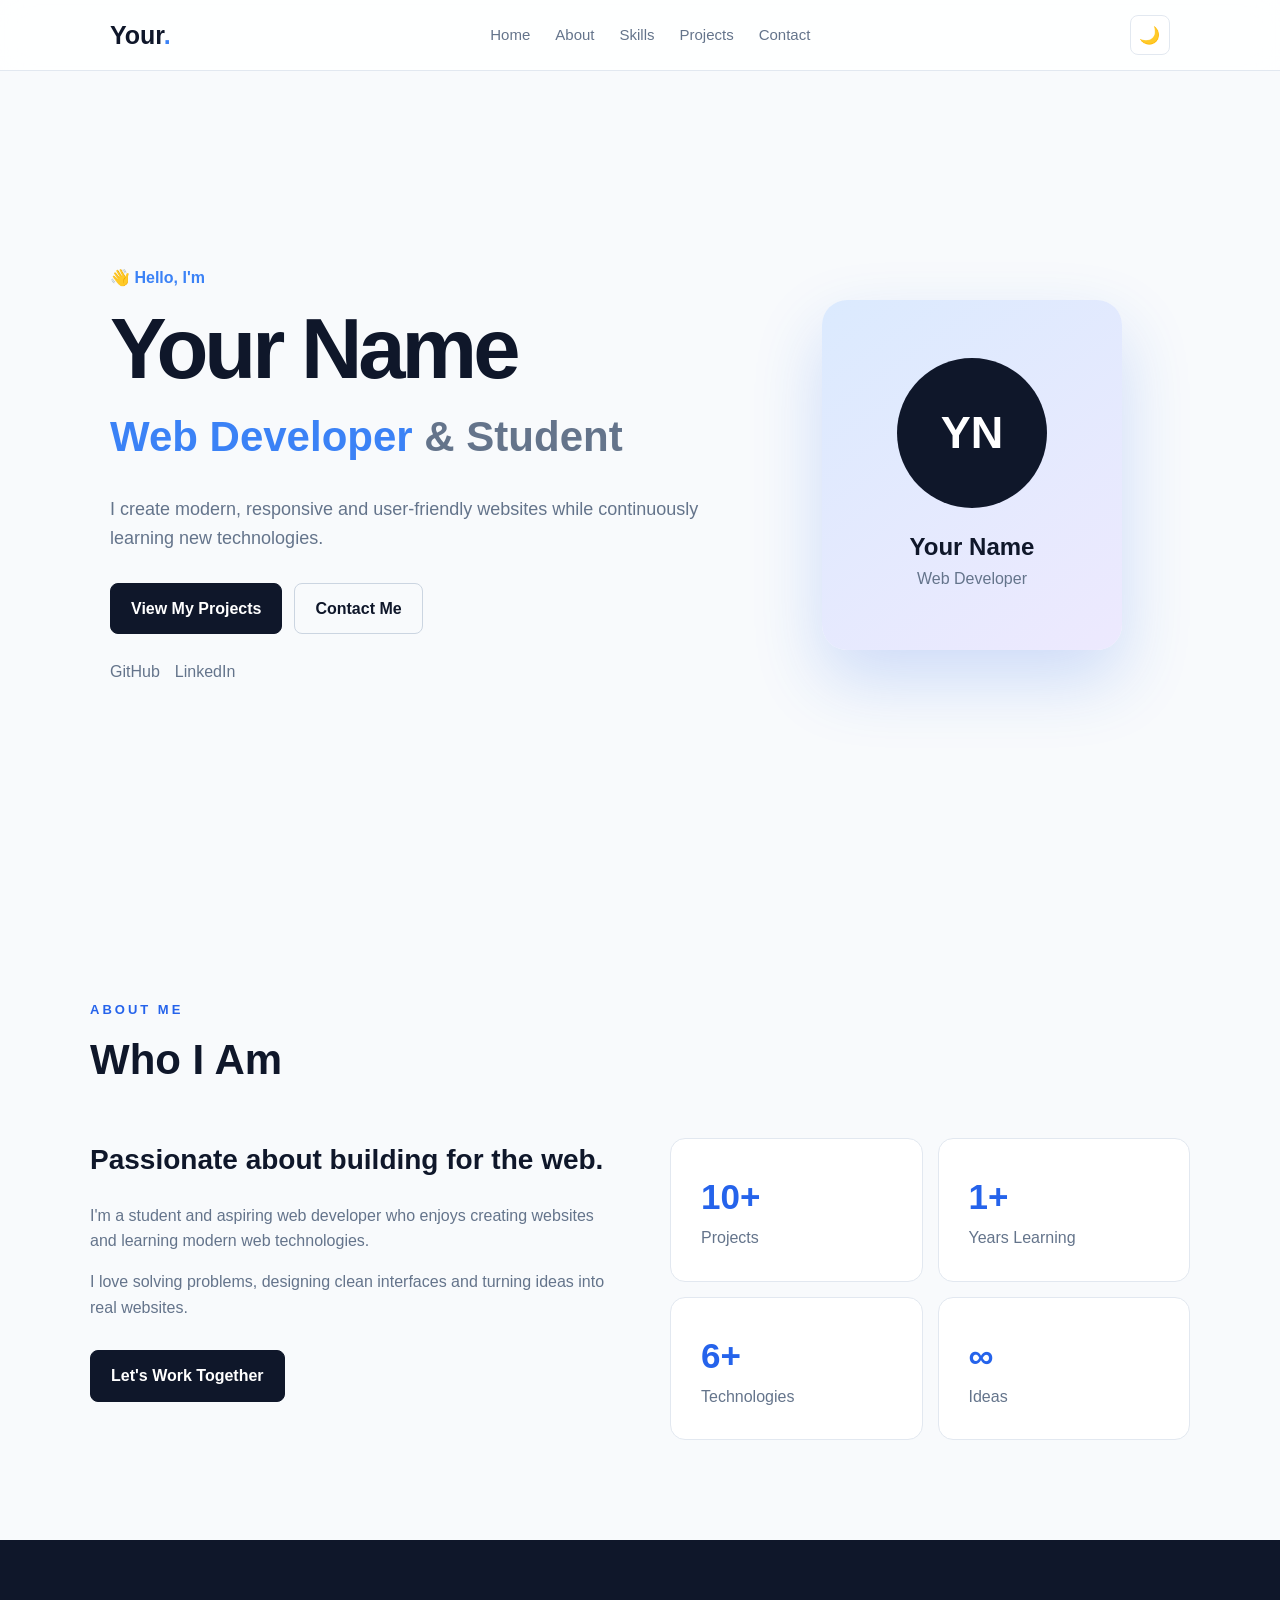
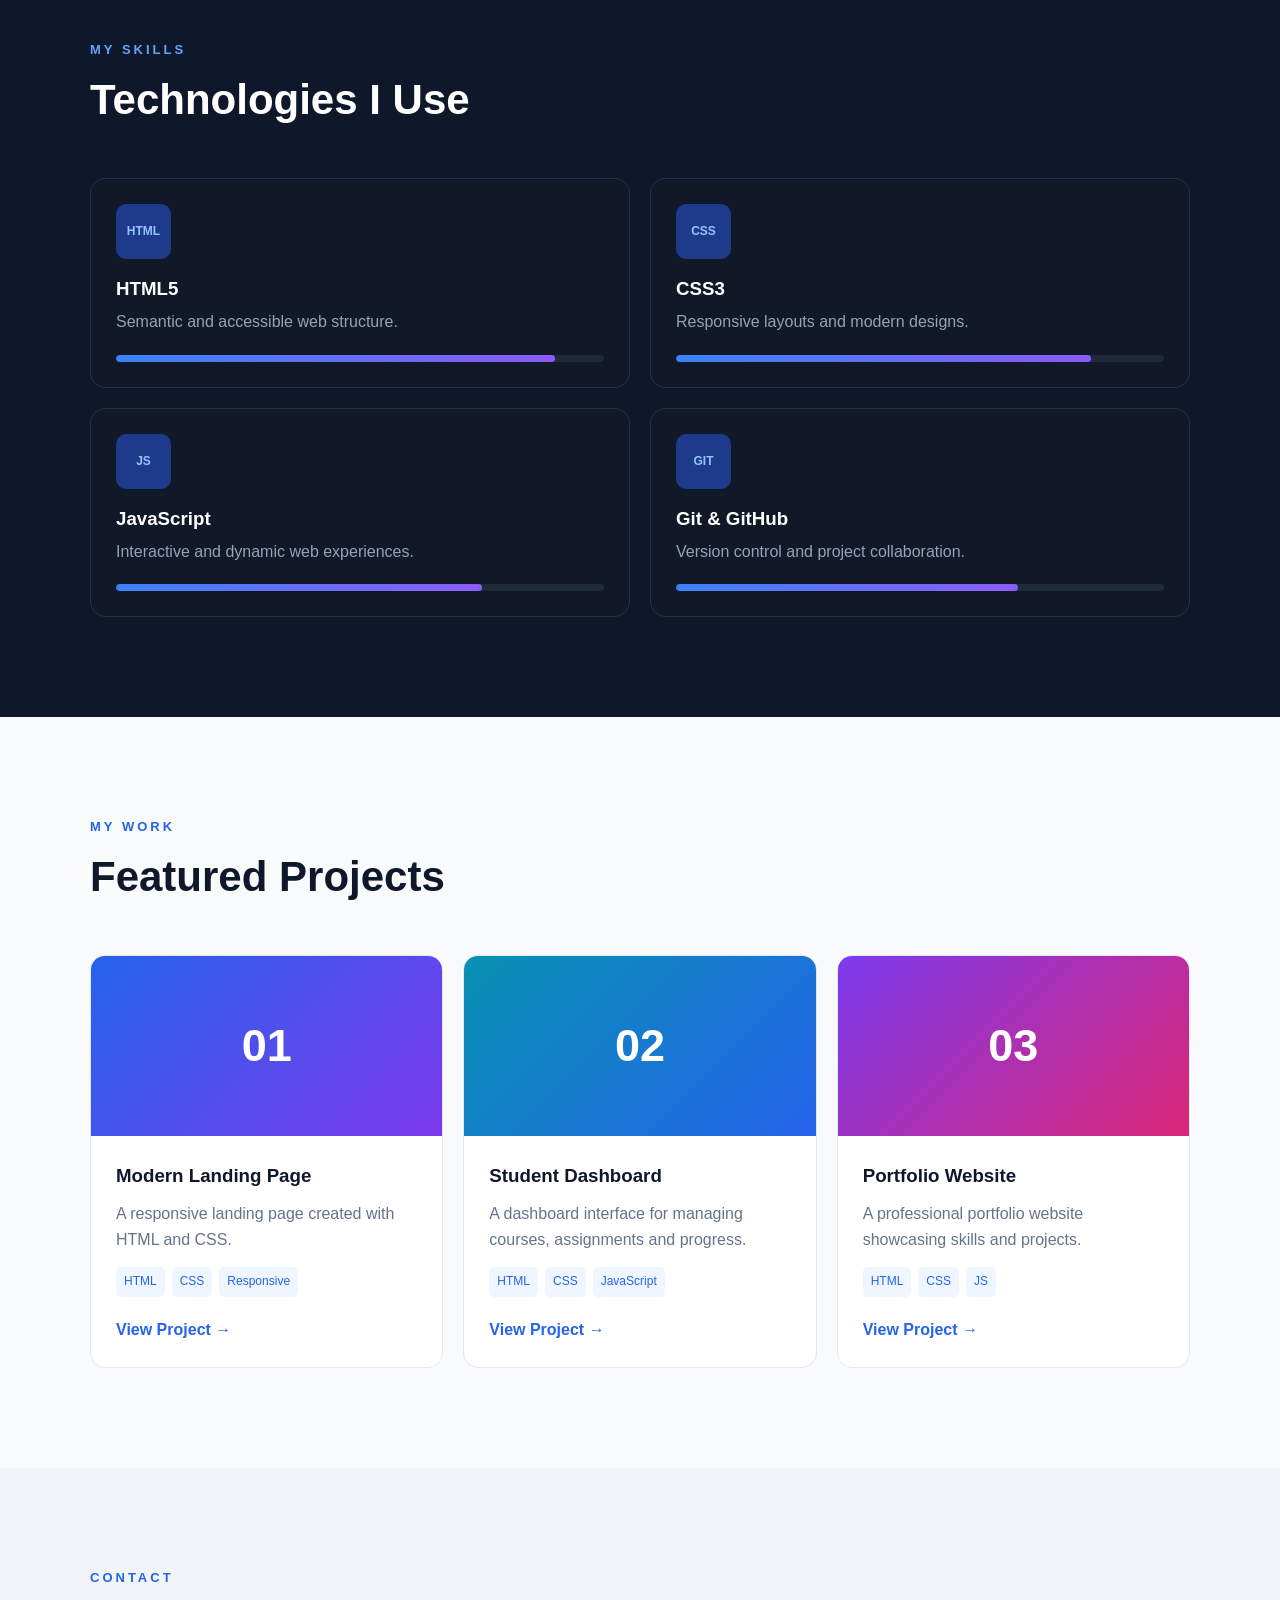
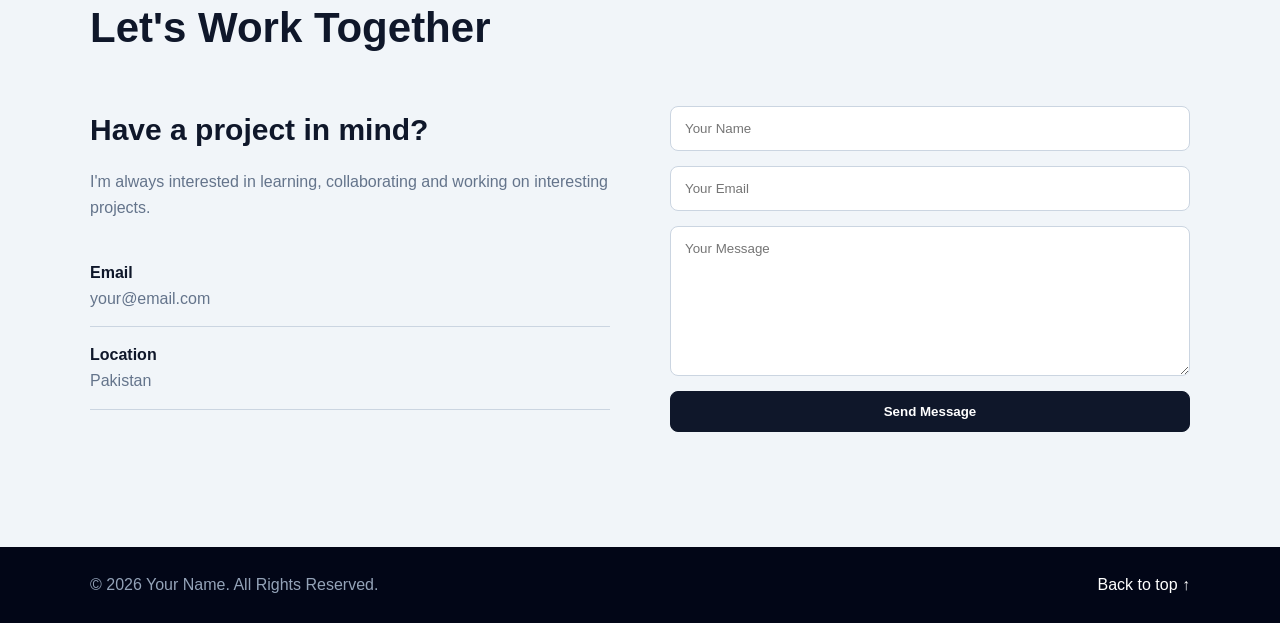
==== index.html @ 31b6cfa5 "Add files via upload" ====
<!DOCTYPE html>
<html lang="en">
<head>
    <meta charset="UTF-8">
    <meta name="viewport" content="width=device-width, initial-scale=1.0">

    <title>Your Name | Web Developer</title>

    <link rel="stylesheet" href="profile.css">
    <script src="profile.js"></script>
</head>

<body>

    <!-- NAVBAR -->
    <header>
        <nav class="navbar">

            <a href="#home" class="logo">
                Your<span>.</span>
            </a>

            <ul class="nav-links" id="navLinks">
                <li><a href="#home">Home</a></li>
                <li><a href="#about">About</a></li>
                <li><a href="#skills">Skills</a></li>
                <li><a href="#projects">Projects</a></li>
                <li><a href="#contact">Contact</a></li>
            </ul>

            <div class="nav-buttons">
                <button id="themeBtn">🌙</button>
                <button id="menuBtn" class="menu-btn">☰</button>
            </div>

        </nav>
    </header>


    <!-- HERO -->
    <section id="home" class="hero">

        <div class="hero-content">

            <p class="small-title">
                👋 Hello, I'm
            </p>

            <h1>
                Your Name
            </h1>

            <h2>
                <span>Web Developer</span> & Student
            </h2>

            <p class="hero-description">
                I create modern, responsive and user-friendly websites
                while continuously learning new technologies.
            </p>

            <div class="hero-buttons">

                <a href="#projects" class="btn primary">
                    View My Projects
                </a>

                <a href="#contact" class="btn secondary">
                    Contact Me
                </a>

            </div>

            <div class="social-links">

                <a href="https://github.com/" target="_blank">
                    GitHub
                </a>

                <a href="https://linkedin.com/" target="_blank">
                    LinkedIn
                </a>

            </div>

        </div>

        <div class="hero-image">

            <div class="profile-card">

                <div class="profile-circle">
                    YN
                </div>

                <h3>Your Name</h3>

                <p>Web Developer</p>

            </div>

        </div>

    </section>


    <!-- ABOUT -->
    <section id="about">

        <div class="container">

            <div class="section-heading">
                <p>ABOUT ME</p>
                <h2>Who I Am</h2>
            </div>

            <div class="about-grid">

                <div class="about-text">

                    <h3>
                        Passionate about building for the web.
                    </h3>

                    <p>
                        I'm a student and aspiring web developer who enjoys
                        creating websites and learning modern web technologies.
                    </p>

                    <p>
                        I love solving problems, designing clean interfaces
                        and turning ideas into real websites.
                    </p>

                    <a href="#contact" class="btn primary">
                        Let's Work Together
                    </a>

                </div>


                <div class="about-stats">

                    <div class="stat">
                        <h3>10+</h3>
                        <p>Projects</p>
                    </div>

                    <div class="stat">
                        <h3>1+</h3>
                        <p>Years Learning</p>
                    </div>

                    <div class="stat">
                        <h3>6+</h3>
                        <p>Technologies</p>
                    </div>

                    <div class="stat">
                        <h3>∞</h3>
                        <p>Ideas</p>
                    </div>

                </div>

            </div>

        </div>

    </section>


    <!-- SKILLS -->
    <section id="skills" class="dark-section">

        <div class="container">

            <div class="section-heading">
                <p>MY SKILLS</p>
                <h2>Technologies I Use</h2>
            </div>

            <div class="skills-grid">

                <div class="skill-card">
                    <div class="skill-icon">HTML</div>
                    <h3>HTML5</h3>
                    <p>Semantic and accessible web structure.</p>

                    <div class="progress">
                        <div style="width: 90%"></div>
                    </div>
                </div>


                <div class="skill-card">
                    <div class="skill-icon">CSS</div>
                    <h3>CSS3</h3>
                    <p>Responsive layouts and modern designs.</p>

                    <div class="progress">
                        <div style="width: 85%"></div>
                    </div>
                </div>


                <div class="skill-card">
                    <div class="skill-icon">JS</div>
                    <h3>JavaScript</h3>
                    <p>Interactive and dynamic web experiences.</p>

                    <div class="progress">
                        <div style="width: 75%"></div>
                    </div>
                </div>


                <div class="skill-card">
                    <div class="skill-icon">GIT</div>
                    <h3>Git & GitHub</h3>
                    <p>Version control and project collaboration.</p>

                    <div class="progress">
                        <div style="width: 70%"></div>
                    </div>
                </div>

            </div>

        </div>

    </section>


    <!-- PROJECTS -->
    <section id="projects">

        <div class="container">

            <div class="section-heading">
                <p>MY WORK</p>
                <h2>Featured Projects</h2>
            </div>

            <div class="projects-grid">

                <article class="project-card">

                    <div class="project-image project-one">
                        01
                    </div>

                    <div class="project-content">

                        <h3>Modern Landing Page</h3>

                        <p>
                            A responsive landing page created with
                            HTML and CSS.
                        </p>

                        <div class="tags">
                            <span>HTML</span>
                            <span>CSS</span>
                            <span>Responsive</span>
                        </div>

                        <a href="#" class="project-link">
                            View Project →
                        </a>

                    </div>

                </article>


                <article class="project-card">

                    <div class="project-image project-two">
                        02
                    </div>

                    <div class="project-content">

                        <h3>Student Dashboard</h3>

                        <p>
                            A dashboard interface for managing courses,
                            assignments and progress.
                        </p>

                        <div class="tags">
                            <span>HTML</span>
                            <span>CSS</span>
                            <span>JavaScript</span>
                        </div>

                        <a href="#" class="project-link">
                            View Project →
                        </a>

                    </div>

                </article>


                <article class="project-card">

                    <div class="project-image project-three">
                        03
                    </div>

                    <div class="project-content">

                        <h3>Portfolio Website</h3>

                        <p>
                            A professional portfolio website showcasing
                            skills and projects.
                        </p>

                        <div class="tags">
                            <span>HTML</span>
                            <span>CSS</span>
                            <span>JS</span>
                        </div>

                        <a href="#" class="project-link">
                            View Project →
                        </a>

                    </div>

                </article>

            </div>

        </div>

    </section>


    <!-- CONTACT -->
    <section id="contact" class="contact-section">

        <div class="container">

            <div class="section-heading">
                <p>CONTACT</p>
                <h2>Let's Work Together</h2>
            </div>

            <div class="contact-grid">

                <div class="contact-info">

                    <h3>
                        Have a project in mind?
                    </h3>

                    <p>
                        I'm always interested in learning, collaborating
                        and working on interesting projects.
                    </p>

                    <div class="contact-item">
                        <strong>Email</strong>
                        <span>your@email.com</span>
                    </div>

                    <div class="contact-item">
                        <strong>Location</strong>
                        <span>Pakistan</span>
                    </div>

                </div>


                <form id="contactForm">

                    <input
                        type="text"
                        id="name"
                        placeholder="Your Name"
                        required
                    >

                    <input
                        type="email"
                        id="email"
                        placeholder="Your Email"
                        required
                    >

                    <textarea
                        id="message"
                        placeholder="Your Message"
                        required
                    ></textarea>

                    <button type="submit" class="btn primary">
                        Send Message
                    </button>

                    <p id="formMessage"></p>

                </form>

            </div>

        </div>

    </section>


    <!-- FOOTER -->
    <footer>

        <div class="footer-content">

            <p>
                © 2026 Your Name. All Rights Reserved.
            </p>

            <a href="#home">
                Back to top ↑
            </a>

        </div>

    </footer>


    <script src="script.js"></script>

</body>
</html>
---- profile.css ----
/* ==============================
   RESET
================================ */

* {
    margin: 0;
    padding: 0;
    box-sizing: border-box;
}

html {
    scroll-behavior: smooth;
}

body {
    font-family: Arial, Helvetica, sans-serif;
    background: #f8fafc;
    color: #0f172a;
    line-height: 1.6;
    transition: 0.3s;
}

a {
    text-decoration: none;
    color: inherit;
}

ul {
    list-style: none;
}


/* ==============================
   DARK MODE
================================ */

body.dark {
    background: #070b14;
    color: #f8fafc;
}

body.dark .card,
body.dark .stat,
body.dark .skill-card,
body.dark .project-card {
    background: #111827;
    border-color: #263244;
}

body.dark .nav-links a {
    color: #94a3b8;
}

body.dark .nav-links a:hover {
    color: white;
}

body.dark .hero-description,
body.dark .about-text p,
body.dark .project-content p,
body.dark .contact-info p {
    color: #94a3b8;
}


/* ==============================
   NAVBAR
================================ */

header {
    position: fixed;
    top: 0;
    width: 100%;
    z-index: 1000;

    background: rgba(255, 255, 255, 0.85);
    backdrop-filter: blur(15px);

    border-bottom: 1px solid #e2e8f0;
}

body.dark header {
    background: rgba(7, 11, 20, 0.85);
    border-color: #1e293b;
}

.navbar {
    max-width: 1100px;
    height: 70px;
    margin: auto;

    padding: 0 20px;

    display: flex;
    align-items: center;
    justify-content: space-between;
}

.logo {
    font-size: 25px;
    font-weight: 900;
}

.logo span {
    color: #3b82f6;
}

.nav-links {
    display: flex;
    gap: 25px;
}

.nav-links a {
    color: #64748b;
    font-size: 15px;
    transition: 0.3s;
}

.nav-links a:hover {
    color: #2563eb;
}

.nav-buttons {
    display: flex;
    gap: 8px;
}

.nav-buttons button {
    width: 40px;
    height: 40px;

    border: 1px solid #e2e8f0;
    background: white;

    border-radius: 8px;

    cursor: pointer;
    font-size: 17px;
}

body.dark .nav-buttons button {
    background: #111827;
    border-color: #263244;
    color: white;
}

.menu-btn {
    display: none;
}


/* ==============================
   HERO
================================ */

.hero {
    min-height: 100vh;

    max-width: 1100px;
    margin: auto;

    padding: 130px 20px 80px;

    display: grid;
    grid-template-columns: 1.2fr 0.8fr;

    gap: 70px;
    align-items: center;
}

.small-title {
    color: #3b82f6;
    font-weight: bold;
    margin-bottom: 15px;
}

.hero h1 {
    font-size: clamp(50px, 8vw, 85px);
    line-height: 1;
    letter-spacing: -4px;
}

.hero h2 {
    font-size: clamp(25px, 4vw, 42px);
    margin-top: 12px;
    color: #64748b;
}

.hero h2 span {
    color: #3b82f6;
}

.hero-description {
    max-width: 600px;

    margin-top: 25px;

    color: #64748b;
    font-size: 18px;
}

.hero-buttons {
    display: flex;
    gap: 12px;
    flex-wrap: wrap;

    margin-top: 30px;
}

.btn {
    display: inline-block;

    padding: 12px 20px;

    border-radius: 8px;

    font-weight: bold;

    border: 1px solid #cbd5e1;

    transition: 0.25s;
}

.btn:hover {
    transform: translateY(-3px);
}

.primary {
    background: #0f172a;
    color: white;
    border-color: #0f172a;
}

.secondary {
    background: transparent;
}

body.dark .primary {
    background: white;
    color: #0f172a;
}

.social-links {
    display: flex;
    gap: 15px;

    margin-top: 25px;

    color: #64748b;
}

.social-links a:hover {
    color: #2563eb;
}


/* PROFILE */

.hero-image {
    display: flex;
    justify-content: center;
}

.profile-card {
    width: 300px;
    height: 350px;

    border-radius: 25px;

    display: flex;
    flex-direction: column;
    justify-content: center;
    align-items: center;

    background: linear-gradient(
        145deg,
        #dbeafe,
        #ede9fe
    );

    box-shadow: 0 30px 70px rgba(37, 99, 235, 0.2);
}

body.dark .profile-card {
    background: linear-gradient(
        145deg,
        #172554,
        #312e81
    );
}

.profile-circle {
    width: 150px;
    height: 150px;

    border-radius: 50%;

    display: flex;
    align-items: center;
    justify-content: center;

    background: #0f172a;
    color: white;

    font-size: 45px;
    font-weight: bold;

    margin-bottom: 20px;
}

.profile-card h3 {
    font-size: 24px;
}

.profile-card p {
    color: #64748b;
}


/* ==============================
   SECTIONS
================================ */

section {
    padding: 100px 20px;
}

.container {
    max-width: 1100px;
    margin: auto;
}

.section-heading {
    margin-bottom: 45px;
}

.section-heading p {
    color: #2563eb;
    font-size: 13px;
    font-weight: bold;
    letter-spacing: 3px;
}

.section-heading h2 {
    font-size: 42px;
    margin-top: 5px;
}


/* ==============================
   ABOUT
================================ */

.about-grid {
    display: grid;
    grid-template-columns: 1fr 1fr;

    gap: 60px;
}

.about-text h3 {
    font-size: 28px;
    margin-bottom: 20px;
}

.about-text p {
    color: #64748b;
    margin-bottom: 15px;
}

.about-text .btn {
    margin-top: 15px;
}

.about-stats {
    display: grid;
    grid-template-columns: 1fr 1fr;
    gap: 15px;
}

.stat {
    padding: 30px;

    border-radius: 15px;

    background: white;
    border: 1px solid #e2e8f0;
}

.stat h3 {
    font-size: 35px;
    color: #2563eb;
}

.stat p {
    color: #64748b;
}


/* ==============================
   SKILLS
================================ */

.dark-section {
    background: #0f172a;
    color: white;
}

.dark-section .section-heading p {
    color: #60a5fa;
}

.skills-grid {
    display: grid;

    grid-template-columns:
        repeat(2, 1fr);

    gap: 20px;
}

.skill-card {
    padding: 25px;

    background: #111827;

    border: 1px solid #263244;

    border-radius: 15px;
}

.skill-icon {
    width: 55px;
    height: 55px;

    display: flex;
    align-items: center;
    justify-content: center;

    border-radius: 10px;

    background: #1e3a8a;

    color: #93c5fd;

    font-size: 12px;
    font-weight: bold;

    margin-bottom: 15px;
}

.skill-card h3 {
    margin-bottom: 5px;
}

.skill-card p {
    color: #94a3b8;
}

.progress {
    height: 7px;

    background: #1e293b;

    border-radius: 10px;

    margin-top: 20px;

    overflow: hidden;
}

.progress div {
    height: 100%;

    background: linear-gradient(
        90deg,
        #3b82f6,
        #8b5cf6
    );

    border-radius: 10px;
}


/* ==============================
   PROJECTS
================================ */

.projects-grid {
    display: grid;

    grid-template-columns:
        repeat(3, 1fr);

    gap: 20px;
}

.project-card {
    overflow: hidden;

    background: white;

    border: 1px solid #e2e8f0;

    border-radius: 15px;

    transition: 0.3s;
}

.project-card:hover {
    transform: translateY(-8px);

    box-shadow:
        0 20px 50px rgba(0, 0, 0, 0.1);
}

.project-image {
    height: 180px;

    display: flex;
    align-items: center;
    justify-content: center;

    font-size: 45px;
    font-weight: bold;

    color: white;
}

.project-one {
    background: linear-gradient(
        135deg,
        #2563eb,
        #7c3aed
    );
}

.project-two {
    background: linear-gradient(
        135deg,
        #0891b2,
        #2563eb
    );
}

.project-three {
    background: linear-gradient(
        135deg,
        #7c3aed,
        #db2777
    );
}

.project-content {
    padding: 25px;
}

.project-content p {
    color: #64748b;

    margin: 10px 0 15px;
}

.tags {
    display: flex;
    flex-wrap: wrap;
    gap: 7px;

    margin-bottom: 20px;
}

.tags span {
    padding: 5px 8px;

    background: #eff6ff;

    color: #2563eb;

    border-radius: 5px;

    font-size: 12px;
}

.project-link {
    color: #2563eb;
    font-weight: bold;
}


/* ==============================
   CONTACT
================================ */

.contact-section {
    background: #f1f5f9;
}

body.dark .contact-section {
    background: #0b1120;
}

.contact-grid {
    display: grid;

    grid-template-columns:
        1fr 1fr;

    gap: 60px;
}

.contact-info h3 {
    font-size: 30px;

    margin-bottom: 15px;
}

.contact-info p {
    color: #64748b;

    margin-bottom: 25px;
}

.contact-item {
    padding: 15px 0;

    border-bottom: 1px solid #cbd5e1;

    display: flex;
    flex-direction: column;
}

.contact-item span {
    color: #64748b;
}

form {
    display: flex;
    flex-direction: column;

    gap: 15px;
}

form input,
form textarea {
    width: 100%;

    padding: 14px;

    border: 1px solid #cbd5e1;

    border-radius: 8px;

    background: white;

    color: #0f172a;

    font-family: inherit;

    outline: none;
}

body.dark form input,
body.dark form textarea {
    background: #111827;
    color: white;
    border-color: #334155;
}

form textarea {
    min-height: 150px;

    resize: vertical;
}

form input:focus,
form textarea:focus {
    border-color: #2563eb;
}

#formMessage {
    color: #16a34a;
    font-weight: bold;
}


/* ==============================
   FOOTER
================================ */

footer {
    background: #020617;

    color: #94a3b8;

    padding: 25px 20px;
}

.footer-content {
    max-width: 1100px;

    margin: auto;

    display: flex;

    justify-content: space-between;

    gap: 20px;
}

.footer-content a {
    color: white;
}


/* ==============================
   RESPONSIVE
================================ */

@media (max-width: 850px) {

    .nav-links {
        display: none;

        position: absolute;

        top: 70px;
        left: 0;
        width: 100%;

        padding: 25px;

        flex-direction: column;

        background: white;

        border-bottom: 1px solid #e2e8f0;
    }

    body.dark .nav-links {
        background: #070b14;
    }

    .nav-links.active {
        display: flex;
    }

    .menu-btn {
        display: block;
    }

    .hero {
        grid-template-columns: 1fr;

        text-align: center;
    }

    .hero-description {
        margin-left: auto;
        margin-right: auto;
    }

    .hero-buttons,
    .social-links {
        justify-content: center;
    }

    .about-grid {
        grid-template-columns: 1fr;
    }

    .projects-grid {
        grid-template-columns: 1fr 1fr;
    }

    .contact-grid {
        grid-template-columns: 1fr;
    }
}


@media (max-width: 550px) {

    .hero h1 {
        font-size: 52px;
    }

    .hero h2 {
        font-size: 27px;
    }

    .section-heading h2 {
        font-size: 32px;
    }

    .skills-grid,
    .projects-grid,
    .about-stats {
        grid-template-columns: 1fr;
    }

    .profile-card {
        width: 260px;
        height: 310px;
    }

    .footer-content {
        flex-direction: column;
        text-align: center;
    }
}
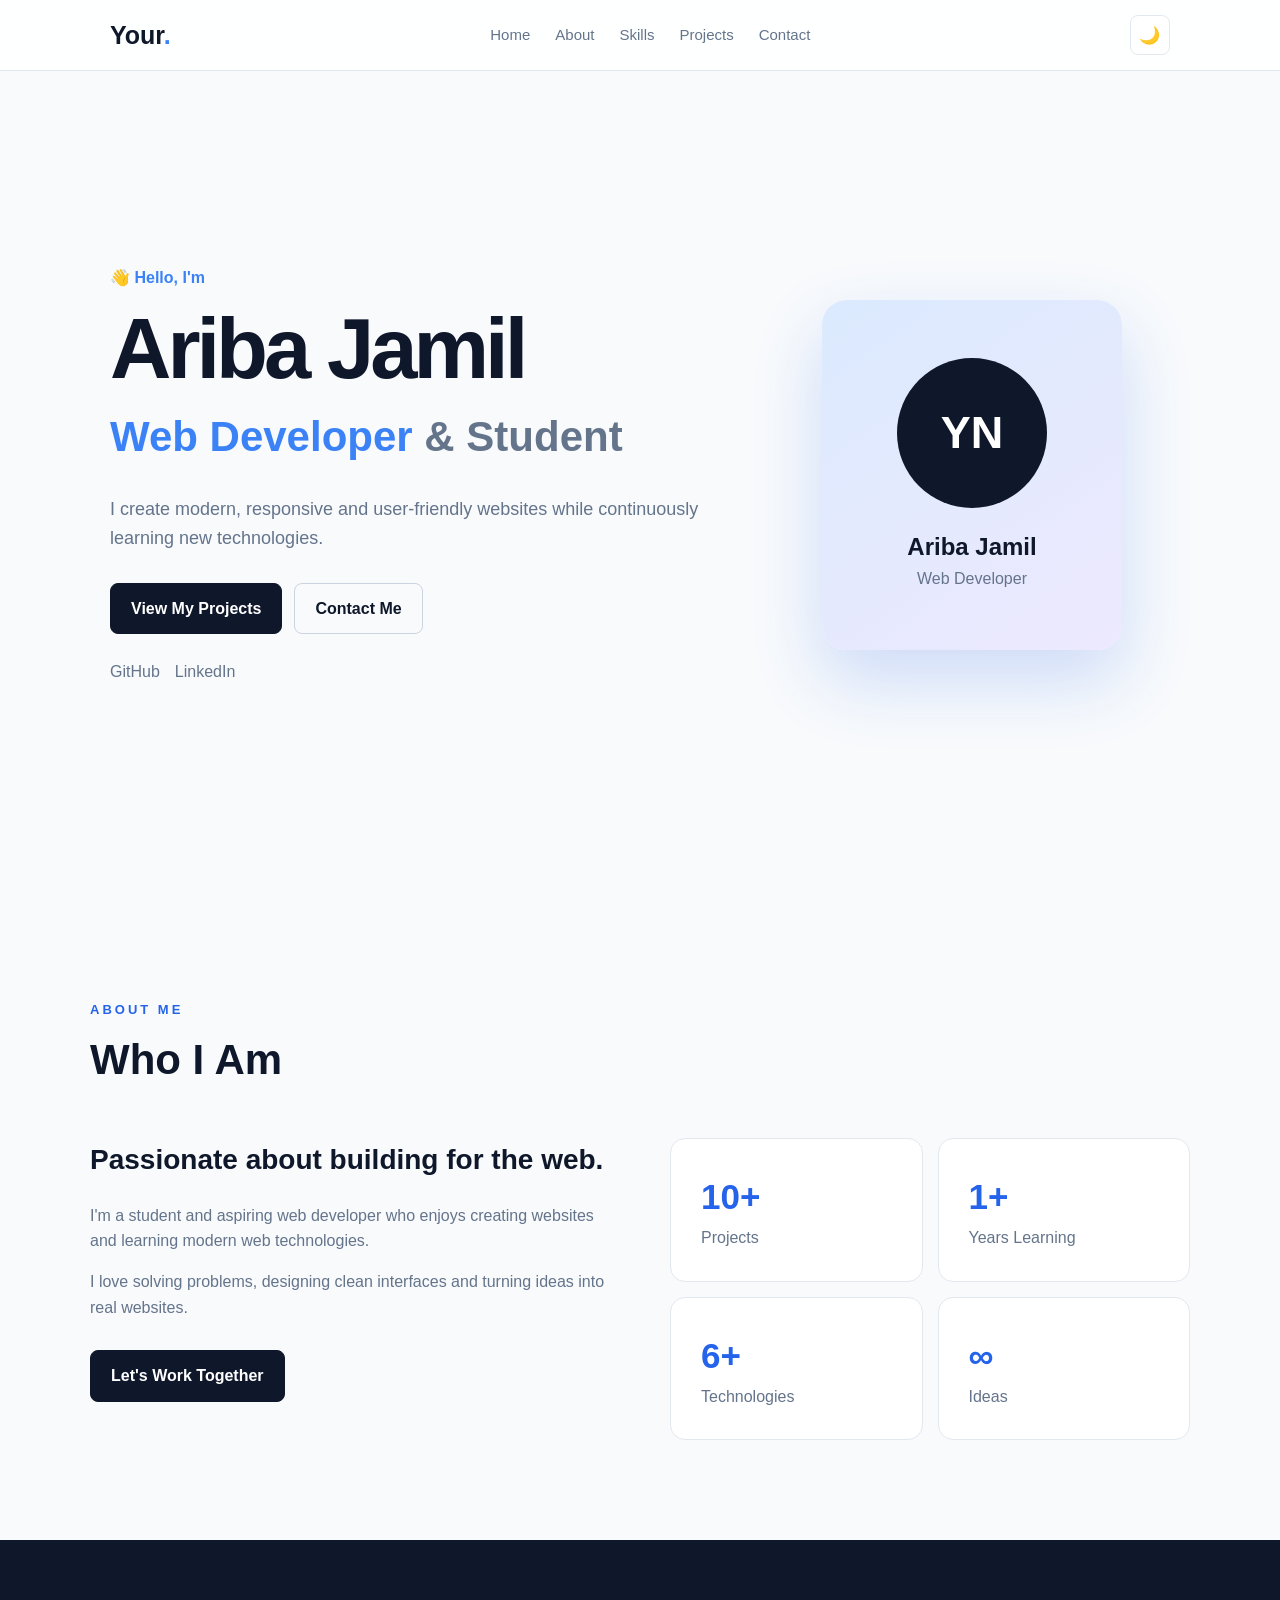
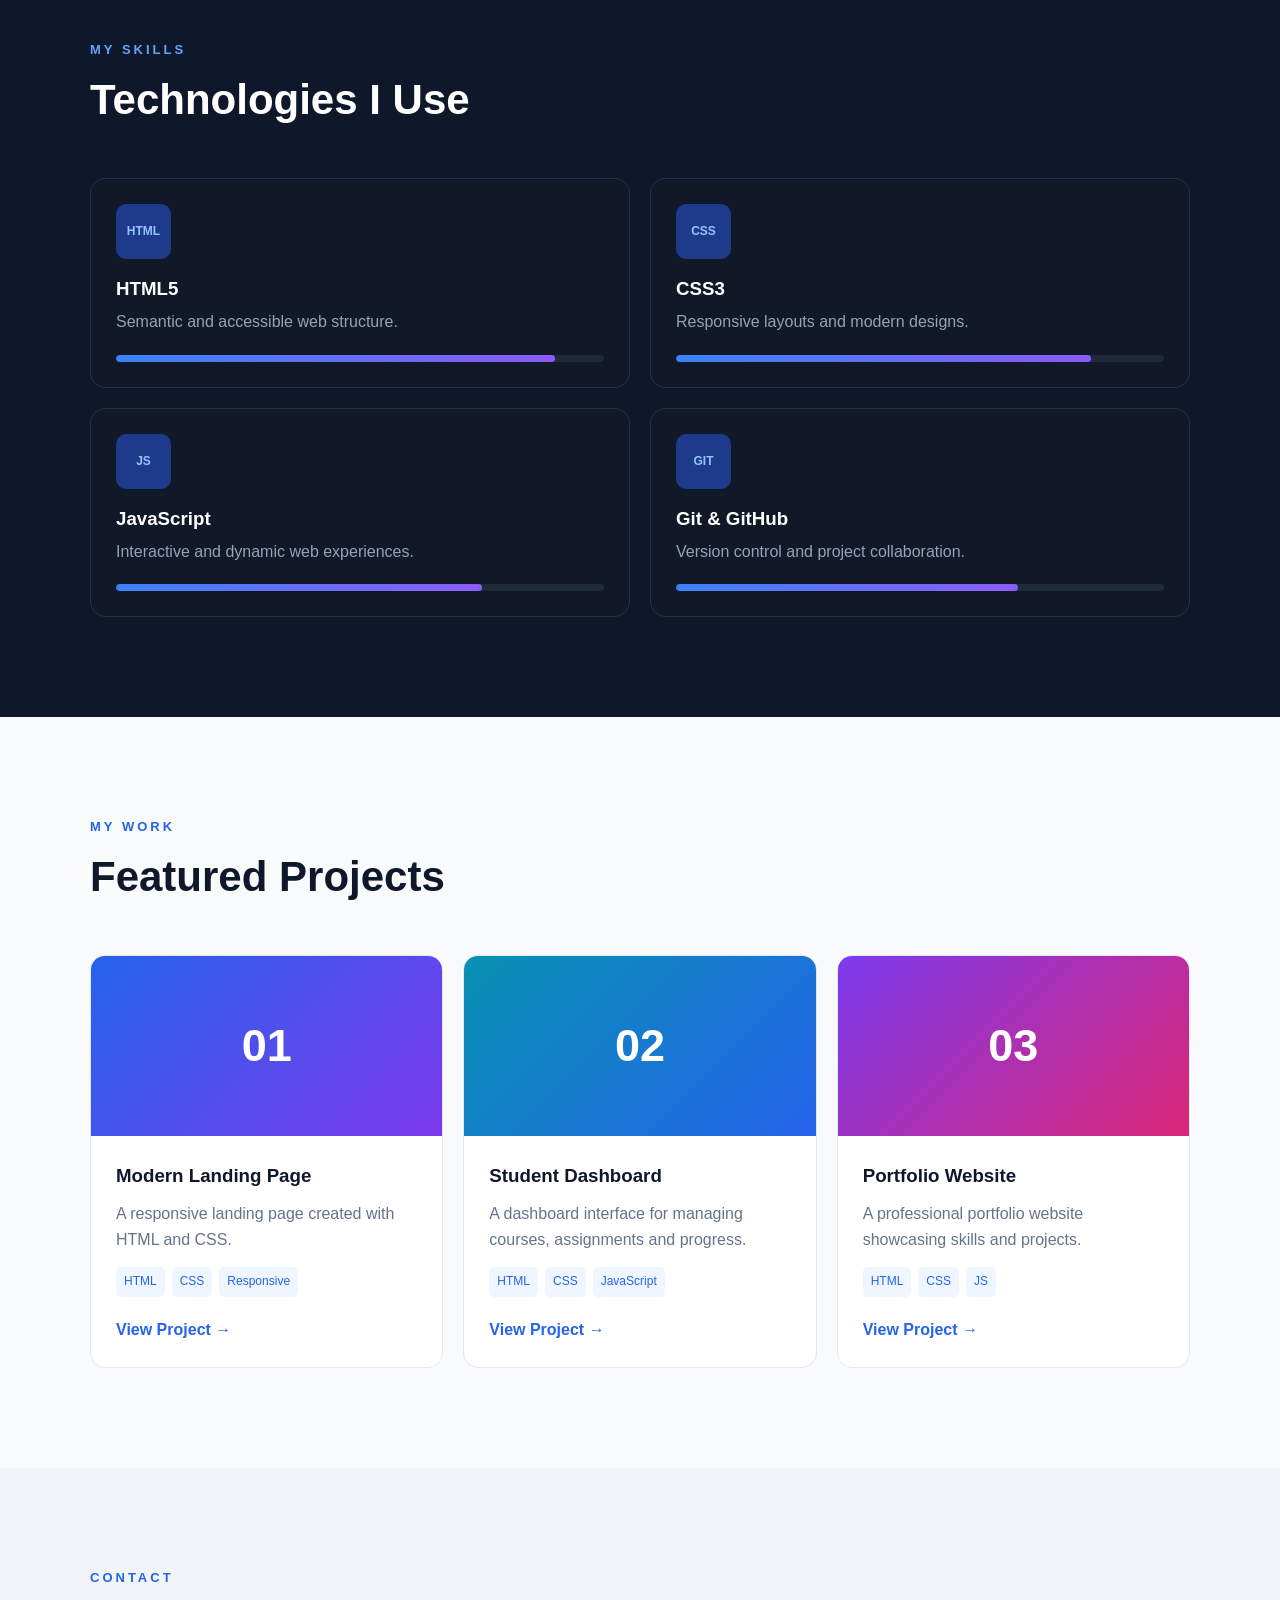
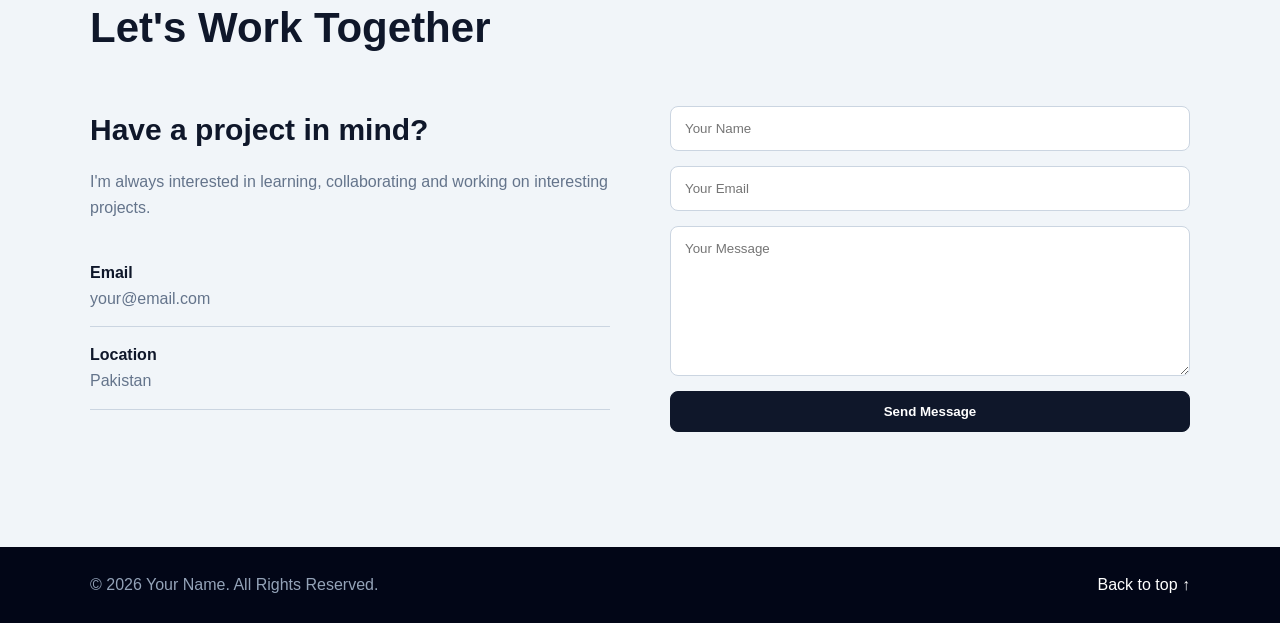
==== commit 8ae2cc07: "Refactor index.html structure and content" ====
--- a/index.html
+++ b/index.html
@@ -47,7 +47,7 @@
             </p>
 
             <h1>
-                Your Name
+                Ariba Jamil
             </h1>
 
             <h2>
@@ -93,7 +93,7 @@
                     YN
                 </div>
 
-                <h3>Your Name</h3>
+                <h3>Ariba Jamil</h3>
 
                 <p>Web Developer</p>
 
@@ -434,4 +434,4 @@
     <script src="script.js"></script>
 
 </body>
-</html>+</html>
